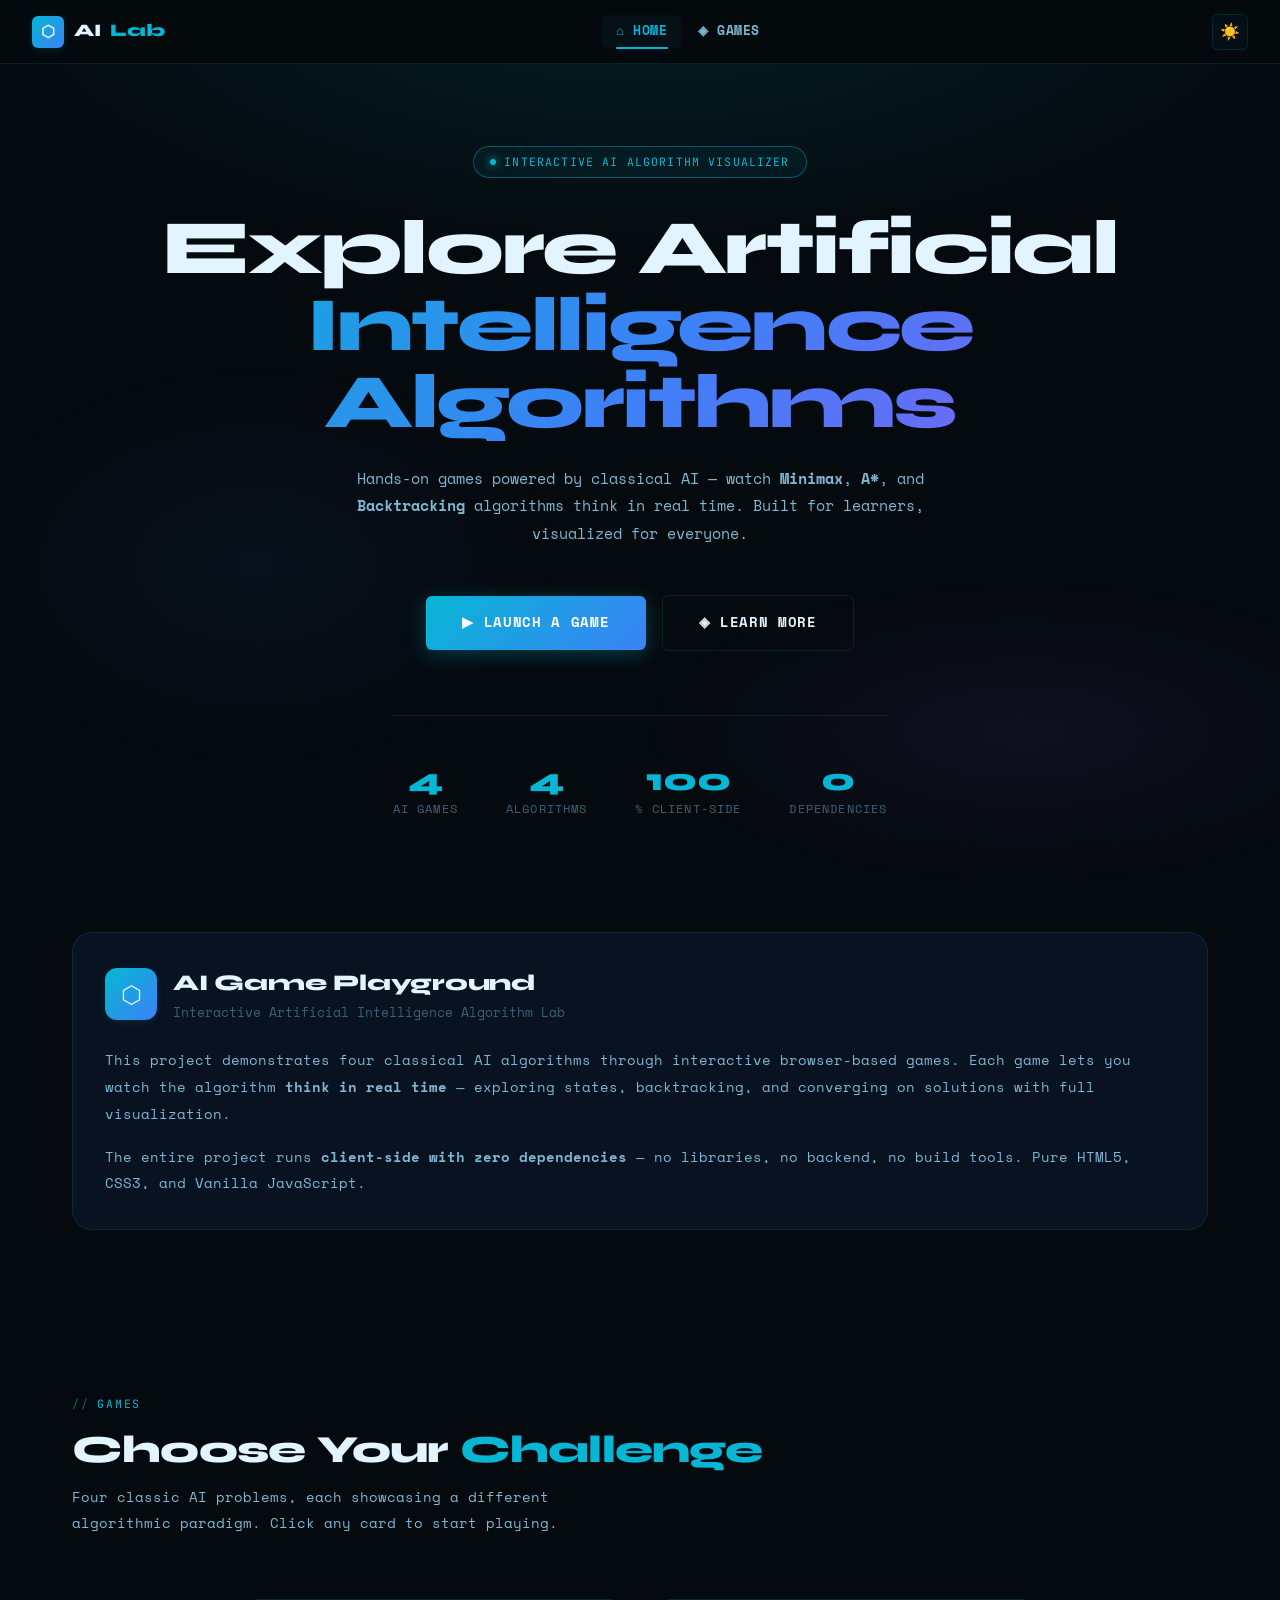
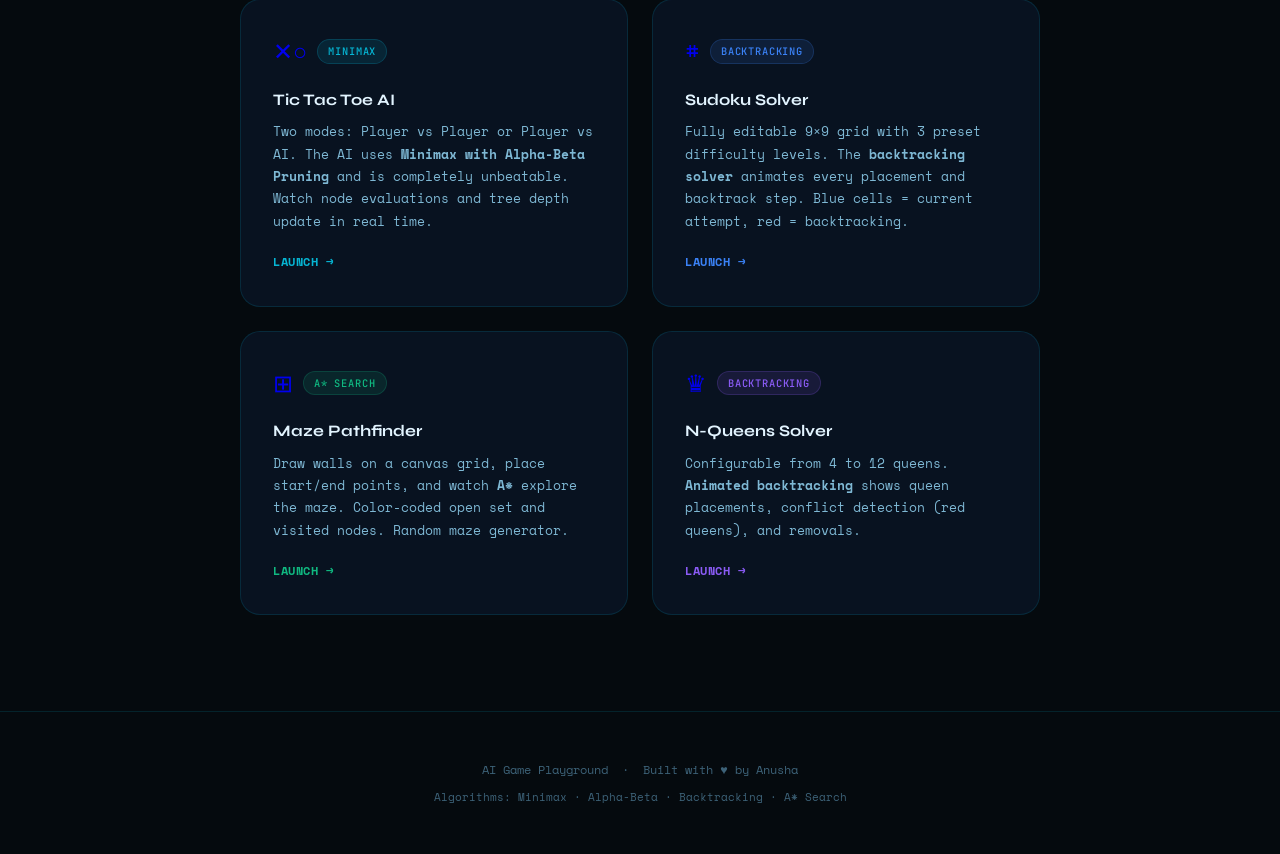
==== index.html @ 43eb36f2 "My ai games using a*,Backtracking,constraint satisfaction and mix-max&alpha-beta pruning" ====
<!DOCTYPE html>
<html lang="en" data-theme="dark">

<head>
  <meta charset="UTF-8">
  <meta name="viewport" content="width=device-width, initial-scale=1.0">
  <title>AI Game Playground — Interactive Algorithm Lab</title>
  <link rel="stylesheet" href="css/style.css">
  <link rel="stylesheet" href="css/animations.css">
</head>

<body>

  <!-- NAVIGATION -->
  <nav class="navbar" id="navbar">
    <a href="index.html" class="nav-logo">
      <div class="nav-logo-icon">⬡</div>
      AI<span>Lab</span>
    </a>
    <ul class="nav-links">
      <li><a href="index.html" class="active">⌂ Home</a></li>
      <li><a href="#games">◈ Games</a></li>
    </ul>
    <div class="nav-actions">
      <button class="theme-toggle" title="Toggle theme">☀️</button>
    </div>
    <div class="hamburger"><span></span><span></span><span></span></div>
  </nav>

  <!-- MAIN CONTENT -->
  <main class="page-content">

    <!-- HERO -->
    <section class="hero">
      <div class="hero-bg"></div>
      <!-- Simplified Hero Background -->

      <div class="hero-badge">
        <span>Interactive AI Algorithm Visualizer</span>
      </div>

      <h1 class="hero-title">
        <span class="line1">Explore Artificial</span>
        <span class="line2">Intelligence Algorithms</span>
      </h1>

      <p class="hero-subtitle">
        Hands-on games powered by classical AI — watch <strong>Minimax</strong>,
        <strong>A*</strong>, and <strong>Backtracking</strong> algorithms think in real time.
        Built for learners, visualized for everyone.
      </p>

      <div class="hero-actions">
        <a href="#games" class="btn btn-primary btn-lg">
          ▶ Launch a Game
        </a>
        <a href="pages/about.html" class="btn btn-secondary btn-lg">
          ◈ Learn More
        </a>
      </div>

      <div class="hero-stats">
        <div class="stat-item">
          <div class="stat-value" data-counter="4">0</div>
          <div class="stat-label">AI Games</div>
        </div>
        <div class="stat-item">
          <div class="stat-value" data-counter="4">0</div>
          <div class="stat-label">Algorithms</div>
        </div>
        <div class="stat-item">
          <div class="stat-value" data-counter="100">0</div>
          <div class="stat-label">% Client-Side</div>
        </div>
        <div class="stat-item">
          <div class="stat-value" data-counter="0">0</div>
          <div class="stat-label">Dependencies</div>
        </div>
      </div>
    </section>

    <!-- INTRO CARD (Merged from About) -->
    <section class="section" style="padding-bottom: 2rem; padding-top: 2rem;">
      <div class="about-card" style="margin-bottom: 2rem;" data-animate>
        <div style="display: flex; align-items: center; gap: 1rem; margin-bottom: 1.5rem;">
          <div
            style="width: 52px; height: 52px; background: linear-gradient(135deg, var(--accent-cyan), var(--accent-blue)); border-radius: var(--radius-md); display: flex; align-items: center; justify-content: center; font-size: 1.5rem; flex-shrink: 0; box-shadow: var(--glow-cyan);">
            ⬡</div>
          <div>
            <h2
              style="font-family: var(--font-display); font-size: 1.4rem; font-weight: 800; letter-spacing: -0.01em; color: var(--text-primary);">
              AI Game Playground</h2>
            <p style="font-size: 0.8rem; color: var(--text-muted); margin-top: 2px;">Interactive Artificial Intelligence
              Algorithm Lab</p>
          </div>
        </div>
        <p style="font-size: 0.88rem; color: var(--text-secondary); line-height: 1.9; margin-bottom: 1rem;">
          This project demonstrates four classical AI algorithms through interactive browser-based games.
          Each game lets you watch the algorithm <strong>think in real time</strong> — exploring states,
          backtracking, and converging on solutions with full visualization.
        </p>
        <p style="font-size: 0.88rem; color: var(--text-secondary); line-height: 1.9;">
          The entire project runs <strong>client-side with zero dependencies</strong> — no libraries, no backend,
          no build tools. Pure HTML5, CSS3, and Vanilla JavaScript.
        </p>
      </div>
    </section>

    <!-- GAMES SECTION -->
    <section class="section" id="games">
      <div class="section-header">
        <div class="section-tag">Games</div>
        <h2 class="section-title">Choose Your <span>Challenge</span></h2>
        <p class="section-desc">Four classic AI problems, each showcasing a different algorithmic paradigm. Click any
          card to start playing.</p>
      </div>

      <div class="about-grid"
        style="display: grid; grid-template-columns: repeat(auto-fit, minmax(320px, 1fr)); gap: 1.5rem; max-width: 800px; margin: 0 auto;">

        <!-- TIC TAC TOE -->
        <a href="game.html#tictactoe" class="about-card" style="text-decoration: none; display: block;" data-animate>
          <div style="display: flex; align-items: center; gap: 10px; margin-bottom: 1rem;">
            <span style="font-size: 1.5rem;">✕○</span>
            <span class="badge badge-cyan">Minimax</span>
          </div>
          <h3
            style="font-family: var(--font-display); font-weight: 700; font-size: 1rem; margin-bottom: 0.5rem; color: var(--text-primary);">
            Tic Tac Toe AI</h3>
          <p style="font-size: 0.82rem; color: var(--text-secondary); line-height: 1.7; margin-bottom: 1rem;">
            Two modes: Player vs Player or Player vs AI.
            The AI uses <strong>Minimax with Alpha-Beta Pruning</strong> and is completely unbeatable.
            Watch node evaluations and tree depth update in real time.
          </p>
          <span class="card-launch"
            style="font-size: 0.72rem; color: var(--accent-cyan); font-weight: 700; text-transform: uppercase;">Launch
            →</span>
        </a>

        <!-- SUDOKU -->
        <a href="game.html#sudoku" class="about-card" style="text-decoration: none; display: block;" data-animate>
          <div style="display: flex; align-items: center; gap: 10px; margin-bottom: 1rem;">
            <span style="font-size: 1.5rem;">#</span>
            <span class="badge badge-blue">Backtracking</span>
          </div>
          <h3
            style="font-family: var(--font-display); font-weight: 700; font-size: 1rem; margin-bottom: 0.5rem; color: var(--text-primary);">
            Sudoku Solver</h3>
          <p style="font-size: 0.82rem; color: var(--text-secondary); line-height: 1.7; margin-bottom: 1rem;">
            Fully editable 9×9 grid with 3 preset difficulty levels.
            The <strong>backtracking solver</strong> animates every placement and backtrack step.
            Blue cells = current attempt, red = backtracking.
          </p>
          <span class="card-launch"
            style="font-size: 0.72rem; color: var(--accent-blue); font-weight: 700; text-transform: uppercase;">Launch
            →</span>
        </a>

        <!-- MAZE -->
        <a href="game.html#maze" class="about-card" style="text-decoration: none; display: block;" data-animate>
          <div style="display: flex; align-items: center; gap: 10px; margin-bottom: 1rem;">
            <span style="font-size: 1.5rem;">⊞</span>
            <span class="badge badge-green">A* Search</span>
          </div>
          <h3
            style="font-family: var(--font-display); font-weight: 700; font-size: 1rem; margin-bottom: 0.5rem; color: var(--text-primary);">
            Maze Pathfinder</h3>
          <p style="font-size: 0.82rem; color: var(--text-secondary); line-height: 1.7; margin-bottom: 1rem;">
            Draw walls on a canvas grid, place start/end points, and watch <strong>A*</strong> explore
            the maze. Color-coded open set and visited nodes. Random maze generator.
          </p>
          <span class="card-launch"
            style="font-size: 0.72rem; color: var(--accent-green); font-weight: 700; text-transform: uppercase;">Launch
            →</span>
        </a>

        <!-- N-QUEENS -->
        <a href="game.html#nqueens" class="about-card" style="text-decoration: none; display: block;" data-animate>
          <div style="display: flex; align-items: center; gap: 10px; margin-bottom: 1rem;">
            <span style="font-size: 1.5rem;">♛</span>
            <span class="badge badge-purple">Backtracking</span>
          </div>
          <h3
            style="font-family: var(--font-display); font-weight: 700; font-size: 1rem; margin-bottom: 0.5rem; color: var(--text-primary);">
            N-Queens Solver</h3>
          <p style="font-size: 0.82rem; color: var(--text-secondary); line-height: 1.7; margin-bottom: 1rem;">
            Configurable from 4 to 12 queens. <strong>Animated backtracking</strong> shows queen
            placements, conflict detection (red queens), and removals.
          </p>
          <span class="card-launch"
            style="font-size: 0.72rem; color: var(--accent-purple); font-weight: 700; text-transform: uppercase;">Launch
            →</span>
        </a>

      </div>
    </section>



  </main>

  <!-- FOOTER -->
  <footer>
    <p>AI Game Playground &nbsp;·&nbsp; Built with ♥ by Anusha</p>
    <p style="margin-top:0.5rem; font-size:0.7rem; color:var(--text-muted);">
      Algorithms: Minimax · Alpha-Beta · Backtracking · A* Search
    </p>
  </footer>

  <script src="js/main.js"></script>
</body>

</html>
---- css/style.css ----
/* ============================================
   AI GAME PLAYGROUND - MAIN STYLESHEET
   Design: Retro-Futurist Terminal Aesthetic
   ============================================ */

@import url('https://fonts.googleapis.com/css2?family=Space+Mono:ital,wght@0,400;0,700;1,400&family=Syne:wght@400;600;700;800&family=JetBrains+Mono:wght@300;400;500&display=swap');

/* ============ CSS VARIABLES ============ */
:root {
  /* Dark theme (default) */
  --bg-primary: #050a0e;
  --bg-secondary: #0a1628;
  --bg-card: rgba(10, 22, 40, 0.7);
  --bg-glass: rgba(6, 182, 212, 0.04);
  --border-color: rgba(6, 182, 212, 0.15);
  --border-bright: rgba(6, 182, 212, 0.4);

  --text-primary: #e2f4ff;
  --text-secondary: #7eb8d4;
  --text-muted: #3d6278;
  --text-accent: #06b6d4;

  --accent-cyan: #06b6d4;
  --accent-blue: #3b82f6;
  --accent-purple: #8b5cf6;
  --accent-green: #10b981;
  --accent-orange: #f59e0b;
  --accent-red: #ef4444;
  --accent-pink: #ec4899;

  --glow-cyan: 0 2px 8px rgba(6, 182, 212, 0.15);
  --glow-blue: 0 2px 8px rgba(59, 130, 246, 0.15);
  --glow-purple: 0 2px 8px rgba(139, 92, 246, 0.15);

  --shadow-card: 0 4px 20px rgba(0, 0, 0, 0.15);
  --shadow-deep: 0 12px 40px rgba(0, 0, 0, 0.2);

  --radius-sm: 6px;
  --radius-md: 12px;
  --radius-lg: 20px;
  --radius-xl: 28px;

  --font-display: 'Syne', sans-serif;
  --font-mono: 'Space Mono', monospace;
  --font-code: 'JetBrains Mono', monospace;

  --transition-fast: 0.15s cubic-bezier(0.4, 0, 0.2, 1);
  --transition-mid: 0.3s cubic-bezier(0.4, 0, 0.2, 1);
  --transition-slow: 0.5s cubic-bezier(0.4, 0, 0.2, 1);
}

[data-theme="light"] {
  --bg-primary: #f0f4f8;
  --bg-secondary: #e2eaf4;
  --bg-card: rgba(255, 255, 255, 0.8);
  --bg-glass: rgba(6, 182, 212, 0.05);
  --border-color: rgba(6, 182, 212, 0.2);
  --border-bright: rgba(6, 182, 212, 0.5);
  --text-primary: #0f2235;
  --text-secondary: #2d5a7a;
  --text-muted: #6b93b0;
  --text-accent: #0891b2;
  --shadow-card: 0 8px 32px rgba(6, 182, 212, 0.1);
  --shadow-deep: 0 20px 60px rgba(0, 0, 0, 0.15);
}

/* ============ RESET & BASE ============ */
*, *::before, *::after { box-sizing: border-box; margin: 0; padding: 0; }

html { scroll-behavior: smooth; font-size: 16px; }

body {
  font-family: var(--font-mono);
  background: var(--bg-primary);
  color: var(--text-primary);
  min-height: 100vh;
  overflow-x: hidden;
  line-height: 1.6;
  transition: background var(--transition-slow), color var(--transition-slow);
}

/* ============ SCROLLBAR ============ */
::-webkit-scrollbar { width: 6px; }
::-webkit-scrollbar-track { background: var(--bg-primary); }
::-webkit-scrollbar-thumb { background: var(--border-bright); border-radius: 3px; }
::-webkit-scrollbar-thumb:hover { background: var(--accent-cyan); }

/* ============ GRID BACKGROUND ============ */
/* Grid background removed for cleaner UI */

/* ============ NAVIGATION ============ */
.navbar {
  position: fixed;
  top: 0;
  left: 0;
  right: 0;
  z-index: 1000;
  padding: 0 2rem;
  height: 64px;
  display: flex;
  align-items: center;
  justify-content: space-between;
  background: rgba(5, 10, 14, 0.85);
  backdrop-filter: blur(20px);
  -webkit-backdrop-filter: blur(20px);
  border-bottom: 1px solid var(--border-color);
  transition: all var(--transition-mid);
}

[data-theme="light"] .navbar {
  background: rgba(240, 244, 248, 0.9);
}

.navbar.scrolled {
  box-shadow: var(--glow-cyan);
  border-bottom-color: var(--border-bright);
}

.nav-logo {
  display: flex;
  align-items: center;
  gap: 10px;
  text-decoration: none;
  font-family: var(--font-display);
  font-weight: 800;
  font-size: 1.1rem;
  color: var(--text-primary);
  letter-spacing: -0.02em;
}

.nav-logo-icon {
  width: 32px;
  height: 32px;
  background: linear-gradient(135deg, var(--accent-cyan), var(--accent-blue));
  border-radius: var(--radius-sm);
  display: flex;
  align-items: center;
  justify-content: center;
  font-size: 16px;
  box-shadow: var(--glow-cyan);
}

.nav-logo span { color: var(--accent-cyan); }

.nav-links {
  display: flex;
  align-items: center;
  gap: 2px;
  list-style: none;
}

.nav-links a {
  display: flex;
  align-items: center;
  gap: 6px;
  padding: 6px 14px;
  border-radius: var(--radius-sm);
  text-decoration: none;
  font-size: 0.8rem;
  font-weight: 700;
  letter-spacing: 0.05em;
  text-transform: uppercase;
  color: var(--text-secondary);
  transition: all var(--transition-fast);
  position: relative;
}

.nav-links a:hover, .nav-links a.active {
  color: var(--accent-cyan);
  background: var(--bg-glass);
}

.nav-links a.active::after {
  content: '';
  position: absolute;
  bottom: -1px;
  left: 14px;
  right: 14px;
  height: 2px;
  background: var(--accent-cyan);
  border-radius: 2px;
  box-shadow: var(--glow-cyan);
}

.nav-actions {
  display: flex;
  align-items: center;
  gap: 10px;
}

.theme-toggle {
  width: 36px;
  height: 36px;
  border: 1px solid var(--border-color);
  border-radius: var(--radius-sm);
  background: var(--bg-glass);
  color: var(--text-secondary);
  cursor: pointer;
  display: flex;
  align-items: center;
  justify-content: center;
  font-size: 16px;
  transition: all var(--transition-fast);
}

.theme-toggle:hover {
  border-color: var(--accent-cyan);
  color: var(--accent-cyan);
  box-shadow: var(--glow-cyan);
}

/* ============ MAIN CONTENT ============ */
.page-content {
  padding-top: 64px;
  position: relative;
  z-index: 1;
}

/* ============ HERO SECTION ============ */
.hero {
  min-height: calc(100vh - 64px);
  display: flex;
  flex-direction: column;
  align-items: center;
  justify-content: center;
  text-align: center;
  padding: 4rem 2rem;
  position: relative;
  overflow: hidden;
}

.hero-bg {
  position: absolute;
  inset: 0;
  background:
    radial-gradient(ellipse 80% 50% at 50% -10%, rgba(6, 182, 212, 0.12) 0%, transparent 70%),
    radial-gradient(ellipse 50% 30% at 80% 80%, rgba(139, 92, 246, 0.08) 0%, transparent 60%),
    radial-gradient(ellipse 40% 40% at 20% 60%, rgba(59, 130, 246, 0.06) 0%, transparent 60%);
  pointer-events: none;
}

.hero-badge {
  display: inline-flex;
  align-items: center;
  gap: 8px;
  padding: 6px 16px;
  border: 1px solid var(--border-bright);
  border-radius: 100px;
  font-size: 0.72rem;
  font-family: var(--font-code);
  color: var(--accent-cyan);
  background: rgba(6, 182, 212, 0.06);
  margin-bottom: 2rem;
  letter-spacing: 0.1em;
  text-transform: uppercase;
  animation: fadeInDown 0.6s ease forwards;
}

.hero-badge::before {
  content: '';
  width: 6px;
  height: 6px;
  border-radius: 50%;
  background: var(--accent-cyan);
  box-shadow: 0 0 8px var(--accent-cyan);
  animation: pulse 2s infinite;
}

.hero-title {
  font-family: var(--font-display);
  font-size: clamp(2.5rem, 6vw, 5rem);
  font-weight: 800;
  line-height: 1.0;
  letter-spacing: -0.03em;
  margin-bottom: 1.5rem;
  animation: fadeInUp 0.7s ease 0.1s both;
}

.hero-title .line1 { display: block; color: var(--text-primary); }
.hero-title .line2 {
  display: block;
  background: linear-gradient(135deg, var(--accent-cyan) 0%, var(--accent-blue) 50%, var(--accent-purple) 100%);
  -webkit-background-clip: text;
  -webkit-text-fill-color: transparent;
  background-clip: text;
}

.hero-subtitle {
  max-width: 600px;
  font-size: 0.95rem;
  color: var(--text-secondary);
  line-height: 1.8;
  margin-bottom: 3rem;
  animation: fadeInUp 0.7s ease 0.2s both;
}

.hero-actions {
  display: flex;
  align-items: center;
  gap: 1rem;
  flex-wrap: wrap;
  justify-content: center;
  animation: fadeInUp 0.7s ease 0.3s both;
}

/* ============ BUTTONS ============ */
.btn {
  display: inline-flex;
  align-items: center;
  gap: 8px;
  padding: 12px 28px;
  border-radius: var(--radius-sm);
  font-family: var(--font-mono);
  font-size: 0.8rem;
  font-weight: 700;
  letter-spacing: 0.05em;
  text-transform: uppercase;
  text-decoration: none;
  cursor: pointer;
  border: none;
  transition: all var(--transition-fast);
  position: relative;
  overflow: hidden;
  white-space: nowrap;
}

.btn::before {
  content: '';
  position: absolute;
  inset: 0;
  background: rgba(255,255,255,0.1);
  transform: translateX(-100%);
  transition: transform 0.3s ease;
}

.btn:hover::before { transform: translateX(0); }

.btn-primary {
  background: linear-gradient(135deg, var(--accent-cyan), var(--accent-blue));
  color: #fff;
  box-shadow: 0 4px 20px rgba(6, 182, 212, 0.3);
}

.btn-primary:hover {
  box-shadow: 0 6px 30px rgba(6, 182, 212, 0.5);
  transform: translateY(-2px);
}

.btn-secondary {
  background: transparent;
  color: var(--text-primary);
  border: 1px solid var(--border-color);
}

.btn-secondary:hover {
  border-color: var(--accent-cyan);
  color: var(--accent-cyan);
  box-shadow: var(--glow-cyan);
  transform: translateY(-2px);
}

.btn-ghost {
  background: var(--bg-glass);
  color: var(--text-secondary);
  border: 1px solid var(--border-color);
}

.btn-ghost:hover {
  color: var(--accent-cyan);
  border-color: var(--border-bright);
}

.btn-sm {
  padding: 8px 18px;
  font-size: 0.72rem;
}

.btn-lg {
  padding: 16px 36px;
  font-size: 0.85rem;
}

.btn-danger { background: linear-gradient(135deg, #ef4444, #dc2626); color: #fff; }
.btn-success { background: linear-gradient(135deg, var(--accent-green), #059669); color: #fff; }
.btn-warning { background: linear-gradient(135deg, var(--accent-orange), #d97706); color: #fff; }

/* ============ STATS BAR ============ */
.hero-stats {
  display: flex;
  align-items: center;
  gap: 3rem;
  margin-top: 4rem;
  padding-top: 3rem;
  border-top: 1px solid var(--border-color);
  animation: fadeInUp 0.7s ease 0.4s both;
  flex-wrap: wrap;
  justify-content: center;
}

.stat-item {
  text-align: center;
}

.stat-value {
  font-family: var(--font-display);
  font-size: 2rem;
  font-weight: 800;
  color: var(--accent-cyan);
  line-height: 1;
}

.stat-label {
  font-size: 0.72rem;
  color: var(--text-muted);
  text-transform: uppercase;
  letter-spacing: 0.1em;
  margin-top: 4px;
}

/* ============ SECTION HEADERS ============ */
.section {
  padding: 6rem 2rem;
  max-width: 1200px;
  margin: 0 auto;
}

.section-header {
  margin-bottom: 4rem;
}

.section-tag {
  display: inline-flex;
  align-items: center;
  gap: 8px;
  font-family: var(--font-code);
  font-size: 0.72rem;
  color: var(--accent-cyan);
  text-transform: uppercase;
  letter-spacing: 0.15em;
  margin-bottom: 1rem;
}

.section-tag::before {
  content: '//';
  opacity: 0.5;
}

.section-title {
  font-family: var(--font-display);
  font-size: clamp(1.8rem, 3vw, 2.8rem);
  font-weight: 800;
  letter-spacing: -0.02em;
  color: var(--text-primary);
  line-height: 1.1;
}

.section-title span { color: var(--accent-cyan); }

.section-desc {
  color: var(--text-secondary);
  font-size: 0.9rem;
  max-width: 500px;
  margin-top: 0.75rem;
  line-height: 1.8;
}

/* ============ GAME CARDS ============ */
.games-grid {
  display: grid;
  grid-template-columns: repeat(auto-fill, minmax(260px, 1fr));
  gap: 1.5rem;
}

.game-card {
  background: var(--bg-card);
  border: 1px solid var(--border-color);
  border-radius: var(--radius-lg);
  padding: 2rem;
  backdrop-filter: blur(12px);
  -webkit-backdrop-filter: blur(12px);
  transition: all var(--transition-mid);
  position: relative;
  overflow: hidden;
  text-decoration: none;
  display: block;
  cursor: pointer;
}

.game-card::before {
  content: '';
  position: absolute;
  inset: 0;
  background: linear-gradient(135deg, var(--card-accent, var(--accent-cyan)), transparent);
  opacity: 0;
  transition: opacity var(--transition-mid);
  border-radius: var(--radius-lg);
}

.game-card:hover {
  border-color: var(--card-accent, var(--accent-cyan));
  transform: translateY(-6px);
  box-shadow: 0 20px 40px rgba(0,0,0,0.3), 0 0 40px var(--card-glow, rgba(6, 182, 212, 0.1));
}

.game-card:hover::before { opacity: 0.04; }

.game-card[data-game="tictactoe"] { --card-accent: var(--accent-cyan); --card-glow: rgba(6,182,212,0.15); }
.game-card[data-game="sudoku"]    { --card-accent: var(--accent-blue); --card-glow: rgba(59,130,246,0.15); }
.game-card[data-game="maze"]      { --card-accent: var(--accent-green); --card-glow: rgba(16,185,129,0.15); }
.game-card[data-game="nqueens"]   { --card-accent: var(--accent-purple); --card-glow: rgba(139,92,246,0.15); }

.card-icon {
  width: 52px;
  height: 52px;
  border-radius: var(--radius-md);
  display: flex;
  align-items: center;
  justify-content: center;
  font-size: 24px;
  margin-bottom: 1.5rem;
  position: relative;
}

.game-card[data-game="tictactoe"] .card-icon { background: rgba(6,182,212,0.12); border: 1px solid rgba(6,182,212,0.25); }
.game-card[data-game="sudoku"] .card-icon    { background: rgba(59,130,246,0.12); border: 1px solid rgba(59,130,246,0.25); }
.game-card[data-game="maze"] .card-icon      { background: rgba(16,185,129,0.12); border: 1px solid rgba(16,185,129,0.25); }
.game-card[data-game="nqueens"] .card-icon   { background: rgba(139,92,246,0.12); border: 1px solid rgba(139,92,246,0.25); }

.card-algo-badge {
  position: absolute;
  top: -6px;
  right: -6px;
  padding: 2px 8px;
  border-radius: 100px;
  font-size: 0.6rem;
  font-family: var(--font-code);
  letter-spacing: 0.05em;
  text-transform: uppercase;
  background: var(--card-accent);
  color: #fff;
  font-weight: 500;
}

.card-title {
  font-family: var(--font-display);
  font-size: 1.2rem;
  font-weight: 700;
  color: var(--text-primary);
  margin-bottom: 0.5rem;
  letter-spacing: -0.01em;
}

.card-desc {
  font-size: 0.8rem;
  color: var(--text-secondary);
  line-height: 1.7;
  margin-bottom: 1.5rem;
}

.card-meta {
  display: flex;
  align-items: center;
  justify-content: space-between;
  padding-top: 1.25rem;
  border-top: 1px solid var(--border-color);
}

.card-difficulty {
  display: flex;
  align-items: center;
  gap: 6px;
  font-size: 0.72rem;
  color: var(--text-muted);
}

.difficulty-dots {
  display: flex;
  gap: 3px;
}

.difficulty-dots span {
  width: 6px;
  height: 6px;
  border-radius: 50%;
  background: var(--border-color);
}

.difficulty-dots span.active { background: var(--card-accent); }

.card-launch {
  display: inline-flex;
  align-items: center;
  gap: 6px;
  font-size: 0.72rem;
  font-weight: 700;
  color: var(--card-accent, var(--accent-cyan));
  text-transform: uppercase;
  letter-spacing: 0.05em;
  transition: gap var(--transition-fast);
}

.game-card:hover .card-launch { gap: 10px; }

/* ============ ALGORITHM FEATURES ============ */
.algo-grid {
  display: grid;
  grid-template-columns: repeat(auto-fill, minmax(200px, 1fr));
  gap: 1rem;
  margin-top: 2rem;
}

.algo-item {
  padding: 1.25rem;
  border: 1px solid var(--border-color);
  border-radius: var(--radius-md);
  background: var(--bg-glass);
  transition: all var(--transition-fast);
}

.algo-item:hover {
  border-color: var(--border-bright);
  background: rgba(6,182,212,0.05);
}

.algo-item-icon { font-size: 1.5rem; margin-bottom: 0.75rem; }
.algo-item-name {
  font-family: var(--font-display);
  font-size: 0.9rem;
  font-weight: 700;
  color: var(--text-primary);
  margin-bottom: 0.25rem;
}
.algo-item-desc { font-size: 0.75rem; color: var(--text-muted); line-height: 1.6; }

/* ============ GAME PAGE LAYOUT ============ */
.game-layout {
  display: grid;
  grid-template-columns: 1fr 340px;
  gap: 1.5rem;
  max-width: 1200px;
  margin: 0 auto;
  padding: 2rem;
  min-height: calc(100vh - 64px);
  align-items: start;
}

@media (max-width: 900px) {
  .game-layout { grid-template-columns: 1fr; }
}

.game-panel {
  background: var(--bg-card);
  border: 1px solid var(--border-color);
  border-radius: var(--radius-lg);
  padding: 2rem;
  backdrop-filter: blur(12px);
  -webkit-backdrop-filter: blur(12px);
}

.game-panel-header {
  display: flex;
  align-items: center;
  justify-content: space-between;
  margin-bottom: 1.5rem;
  padding-bottom: 1.25rem;
  border-bottom: 1px solid var(--border-color);
}

.game-panel-title {
  font-family: var(--font-display);
  font-size: 1.1rem;
  font-weight: 700;
  color: var(--text-primary);
}

.game-panel-title span {
  display: block;
  font-family: var(--font-code);
  font-size: 0.7rem;
  font-weight: 400;
  color: var(--text-muted);
  margin-top: 2px;
  text-transform: uppercase;
  letter-spacing: 0.1em;
}

/* ============ SIDE PANEL ============ */
.side-panel {
  display: flex;
  flex-direction: column;
  gap: 1rem;
}

.info-card {
  background: var(--bg-card);
  border: 1px solid var(--border-color);
  border-radius: var(--radius-lg);
  overflow: hidden;
  backdrop-filter: blur(12px);
  -webkit-backdrop-filter: blur(12px);
}

.info-card-header {
  padding: 1rem 1.25rem;
  border-bottom: 1px solid var(--border-color);
  display: flex;
  align-items: center;
  justify-content: space-between;
  cursor: pointer;
  transition: background var(--transition-fast);
  user-select: none;
}

.info-card-header:hover { background: var(--bg-glass); }

.info-card-title {
  font-size: 0.8rem;
  font-weight: 700;
  color: var(--text-primary);
  text-transform: uppercase;
  letter-spacing: 0.08em;
  display: flex;
  align-items: center;
  gap: 8px;
}

.info-card-title .icon { color: var(--accent-cyan); }

.info-card-toggle {
  color: var(--text-muted);
  font-size: 0.7rem;
  transition: transform var(--transition-fast);
}

.info-card.collapsed .info-card-toggle { transform: rotate(-90deg); }
.info-card.collapsed .info-card-body { display: none; }

.info-card-body {
  padding: 1.25rem;
  font-size: 0.8rem;
  color: var(--text-secondary);
  line-height: 1.8;
}

.info-card-body p + p { margin-top: 0.75rem; }

.complexity-row {
  display: flex;
  align-items: center;
  justify-content: space-between;
  padding: 0.5rem 0;
  border-bottom: 1px solid var(--border-color);
  font-size: 0.75rem;
}

.complexity-row:last-child { border-bottom: none; }
.complexity-label { color: var(--text-muted); }
.complexity-value {
  font-family: var(--font-code);
  color: var(--accent-cyan);
  background: rgba(6,182,212,0.08);
  padding: 2px 8px;
  border-radius: 4px;
}

.algo-steps {
  list-style: none;
  counter-reset: step;
}

.algo-steps li {
  counter-increment: step;
  display: flex;
  gap: 10px;
  align-items: flex-start;
  padding: 0.5rem 0;
  font-size: 0.78rem;
  color: var(--text-secondary);
  border-bottom: 1px solid var(--border-color);
}

.algo-steps li:last-child { border-bottom: none; }

.algo-steps li::before {
  content: counter(step, decimal-leading-zero);
  min-width: 24px;
  height: 24px;
  border-radius: 4px;
  background: var(--bg-glass);
  border: 1px solid var(--border-color);
  display: flex;
  align-items: center;
  justify-content: center;
  font-family: var(--font-code);
  font-size: 0.65rem;
  color: var(--accent-cyan);
  flex-shrink: 0;
  margin-top: 1px;
}

/* ============ STATUS BAR ============ */
.status-bar {
  display: flex;
  align-items: center;
  gap: 1rem;
  padding: 0.75rem 1rem;
  background: var(--bg-glass);
  border: 1px solid var(--border-color);
  border-radius: var(--radius-sm);
  font-family: var(--font-code);
  font-size: 0.75rem;
  color: var(--text-muted);
  margin-bottom: 1.5rem;
  flex-wrap: wrap;
}

.status-item {
  display: flex;
  align-items: center;
  gap: 6px;
}

.status-dot {
  width: 6px;
  height: 6px;
  border-radius: 50%;
  background: var(--text-muted);
}

.status-dot.active { background: var(--accent-green); box-shadow: 0 0 6px var(--accent-green); animation: pulse 2s infinite; }
.status-dot.warning { background: var(--accent-orange); }
.status-dot.error { background: var(--accent-red); }

.status-value { color: var(--text-primary); font-weight: 500; }

/* ============ CONTROL ROW ============ */
.controls-row {
  display: flex;
  align-items: center;
  gap: 0.75rem;
  flex-wrap: wrap;
  margin-bottom: 1.5rem;
}

.mode-selector {
  display: flex;
  background: var(--bg-secondary);
  border: 1px solid var(--border-color);
  border-radius: var(--radius-sm);
  overflow: hidden;
  padding: 3px;
  gap: 3px;
}

.mode-btn {
  padding: 6px 14px;
  border: none;
  border-radius: 4px;
  background: transparent;
  color: var(--text-muted);
  font-family: var(--font-mono);
  font-size: 0.72rem;
  font-weight: 700;
  letter-spacing: 0.05em;
  text-transform: uppercase;
  cursor: pointer;
  transition: all var(--transition-fast);
  white-space: nowrap;
}

.mode-btn.active {
  background: var(--accent-cyan);
  color: #fff;
  box-shadow: var(--glow-cyan);
}

.mode-btn:hover:not(.active) { color: var(--text-primary); background: var(--bg-glass); }

/* ============ SPEED SLIDER ============ */
.speed-control {
  display: flex;
  align-items: center;
  gap: 10px;
  font-size: 0.75rem;
  color: var(--text-muted);
}

.speed-control label { white-space: nowrap; }

input[type="range"] {
  -webkit-appearance: none;
  appearance: none;
  height: 4px;
  border-radius: 2px;
  background: var(--border-color);
  outline: none;
  cursor: pointer;
}

input[type="range"]::-webkit-slider-thumb {
  -webkit-appearance: none;
  appearance: none;
  width: 14px;
  height: 14px;
  border-radius: 50%;
  background: var(--accent-cyan);
  box-shadow: var(--glow-cyan);
  cursor: pointer;
}

/* ============ SELECT ============ */
select {
  background: var(--bg-secondary);
  border: 1px solid var(--border-color);
  border-radius: var(--radius-sm);
  color: var(--text-primary);
  font-family: var(--font-mono);
  font-size: 0.8rem;
  padding: 8px 12px;
  cursor: pointer;
  outline: none;
  transition: border-color var(--transition-fast);
}

select:hover, select:focus { border-color: var(--border-bright); }
select option { background: var(--bg-secondary); }

/* ============ NOTIFICATION TOAST ============ */
.toast-container {
  position: fixed;
  top: 80px;
  right: 1.5rem;
  z-index: 2000;
  display: flex;
  flex-direction: column;
  gap: 0.75rem;
}

.toast {
  padding: 12px 20px;
  border-radius: var(--radius-sm);
  border: 1px solid var(--border-color);
  background: var(--bg-card);
  backdrop-filter: blur(20px);
  font-size: 0.8rem;
  color: var(--text-primary);
  display: flex;
  align-items: center;
  gap: 10px;
  animation: slideInRight 0.3s ease;
  min-width: 240px;
  box-shadow: var(--shadow-card);
}

.toast.success { border-color: var(--accent-green); }
.toast.error   { border-color: var(--accent-red); }
.toast.info    { border-color: var(--accent-cyan); }
.toast.warning { border-color: var(--accent-orange); }

/* ============ LOADING OVERLAY ============ */
.thinking-overlay {
  display: none;
  position: absolute;
  inset: 0;
  background: rgba(5,10,14,0.7);
  backdrop-filter: blur(4px);
  border-radius: inherit;
  align-items: center;
  justify-content: center;
  flex-direction: column;
  gap: 12px;
  z-index: 10;
}

.thinking-overlay.show { display: flex; }

.thinking-spinner {
  width: 36px;
  height: 36px;
  border: 2px solid var(--border-color);
  border-top-color: var(--accent-cyan);
  border-radius: 50%;
  animation: spin 0.8s linear infinite;
}

.thinking-text {
  font-family: var(--font-code);
  font-size: 0.72rem;
  color: var(--accent-cyan);
  letter-spacing: 0.1em;
  text-transform: uppercase;
}

/* ============ PAGE HEADER ============ */
.page-header {
  padding: 3rem 2rem 1.5rem;
  max-width: 1200px;
  margin: 0 auto;
}

.breadcrumb {
  display: flex;
  align-items: center;
  gap: 8px;
  font-family: var(--font-code);
  font-size: 0.72rem;
  color: var(--text-muted);
  margin-bottom: 1.25rem;
  text-transform: uppercase;
  letter-spacing: 0.08em;
}

.breadcrumb a { color: var(--text-muted); text-decoration: none; transition: color var(--transition-fast); }
.breadcrumb a:hover { color: var(--accent-cyan); }
.breadcrumb .sep { color: var(--border-bright); }
.breadcrumb .current { color: var(--accent-cyan); }

.page-title {
  font-family: var(--font-display);
  font-size: clamp(1.8rem, 3vw, 3rem);
  font-weight: 800;
  letter-spacing: -0.02em;
  color: var(--text-primary);
  line-height: 1.0;
}

.page-title span { color: var(--accent-cyan); }

.page-tagline {
  font-size: 0.85rem;
  color: var(--text-secondary);
  margin-top: 0.5rem;
}

/* ============ FOOTER ============ */
footer {
  border-top: 1px solid var(--border-color);
  padding: 3rem 2rem;
  text-align: center;
  color: var(--text-muted);
  font-size: 0.78rem;
  position: relative;
  z-index: 1;
}

footer a { color: var(--accent-cyan); text-decoration: none; }

/* ============ ABOUT PAGE ============ */
.about-grid {
  display: grid;
  grid-template-columns: 1fr 1fr;
  gap: 2rem;
  margin-top: 2rem;
}

@media (max-width: 768px) {
  .about-grid { grid-template-columns: 1fr; }
}

.about-card {
  background: var(--bg-card);
  border: 1px solid var(--border-color);
  border-radius: var(--radius-lg);
  padding: 2rem;
  backdrop-filter: blur(12px);
}

/* ============ MOBILE ============ */
.hamburger {
  display: none;
  flex-direction: column;
  gap: 4px;
  cursor: pointer;
  padding: 4px;
}

.hamburger span {
  display: block;
  width: 22px;
  height: 2px;
  background: var(--text-secondary);
  border-radius: 2px;
  transition: all var(--transition-fast);
}

@media (max-width: 768px) {
  .nav-links { display: none; }
  .hamburger { display: flex; }

  .game-layout {
    grid-template-columns: 1fr;
    padding: 1rem;
  }

  .section { padding: 3rem 1rem; }
  .hero { padding: 2rem 1rem; }
  .games-grid { grid-template-columns: 1fr 1fr; }
}

@media (max-width: 480px) {
  .games-grid { grid-template-columns: 1fr; }
}

/* ============ UTILITY ============ */
.text-accent { color: var(--accent-cyan); }
.text-muted  { color: var(--text-muted); }
.text-center { text-align: center; }
.mt-1 { margin-top: 0.5rem; }
.mt-2 { margin-top: 1rem; }
.mt-3 { margin-top: 1.5rem; }
.mb-1 { margin-bottom: 0.5rem; }
.mb-2 { margin-bottom: 1rem; }
.mb-3 { margin-bottom: 1.5rem; }

.badge {
  display: inline-flex;
  align-items: center;
  padding: 3px 10px;
  border-radius: 100px;
  font-family: var(--font-code);
  font-size: 0.65rem;
  font-weight: 500;
  letter-spacing: 0.08em;
  text-transform: uppercase;
}

.badge-cyan   { background: rgba(6,182,212,0.12); color: var(--accent-cyan); border: 1px solid rgba(6,182,212,0.2); }
.badge-blue   { background: rgba(59,130,246,0.12); color: var(--accent-blue); border: 1px solid rgba(59,130,246,0.2); }
.badge-green  { background: rgba(16,185,129,0.12); color: var(--accent-green); border: 1px solid rgba(16,185,129,0.2); }
.badge-purple { background: rgba(139,92,246,0.12); color: var(--accent-purple); border: 1px solid rgba(139,92,246,0.2); }
.badge-orange { background: rgba(245,158,11,0.12); color: var(--accent-orange); border: 1px solid rgba(245,158,11,0.2); }
.badge-red    { background: rgba(239,68,68,0.12); color: var(--accent-red); border: 1px solid rgba(239,68,68,0.2); }

.divider {
  height: 1px;
  background: var(--border-color);
  margin: 1.5rem 0;
}

.code-block {
  background: rgba(0,0,0,0.3);
  border: 1px solid var(--border-color);
  border-radius: var(--radius-sm);
  padding: 1rem;
  font-family: var(--font-code);
  font-size: 0.78rem;
  color: var(--accent-green);
  line-height: 1.7;
  overflow-x: auto;
  white-space: pre;
}

.score-display {
  display: flex;
  align-items: center;
  gap: 1rem;
  padding: 1rem;
  background: var(--bg-glass);
  border: 1px solid var(--border-color);
  border-radius: var(--radius-md);
  margin-bottom: 1.25rem;
}

.score-item {
  flex: 1;
  text-align: center;
}

.score-num {
  font-family: var(--font-display);
  font-size: 1.8rem;
  font-weight: 800;
  line-height: 1;
}

.score-label {
  font-family: var(--font-code);
  font-size: 0.65rem;
  color: var(--text-muted);
  text-transform: uppercase;
  letter-spacing: 0.08em;
  margin-top: 2px;
}

.score-sep {
  width: 1px;
  height: 40px;
  background: var(--border-color);
}
---- css/animations.css ----
/* ============================================
   AI GAME PLAYGROUND - ANIMATIONS
   ============================================ */

/* ============ KEYFRAMES ============ */
@keyframes fadeIn {
  from { opacity: 0; }
  to   { opacity: 1; }
}

@keyframes fadeInUp {
  from { opacity: 0; transform: translateY(24px); }
  to   { opacity: 1; transform: translateY(0); }
}

@keyframes fadeInDown {
  from { opacity: 0; transform: translateY(-16px); }
  to   { opacity: 1; transform: translateY(0); }
}

@keyframes slideInRight {
  from { opacity: 0; transform: translateX(24px); }
  to   { opacity: 1; transform: translateX(0); }
}

@keyframes slideInLeft {
  from { opacity: 0; transform: translateX(-24px); }
  to   { opacity: 1; transform: translateX(0); }
}

@keyframes slideOut {
  from { opacity: 1; transform: translateX(0); }
  to   { opacity: 0; transform: translateX(24px); }
}

@keyframes spin {
  from { transform: rotate(0deg); }
  to   { transform: rotate(360deg); }
}

@keyframes pulse {
  0%, 100% { opacity: 1; transform: scale(1); }
  50%       { opacity: 0.6; transform: scale(0.9); }
}

@keyframes ripple {
  0%   { transform: scale(0); opacity: 0.5; }
  100% { transform: scale(2.5); opacity: 0; }
}

@keyframes glow-pulse {
  0%, 100% { box-shadow: 0 0 10px rgba(6, 182, 212, 0.2); }
  50%       { box-shadow: 0 0 25px rgba(6, 182, 212, 0.5); }
}

@keyframes float {
  0%, 100% { transform: translateY(0); }
  50%       { transform: translateY(-12px); }
}

@keyframes gradientShift {
  0%   { background-position: 0% 50%; }
  50%  { background-position: 100% 50%; }
  100% { background-position: 0% 50%; }
}

@keyframes scanline {
  0%   { transform: translateY(-100%); }
  100% { transform: translateY(100vh); }
}

@keyframes blink {
  0%, 100% { opacity: 1; }
  50%       { opacity: 0; }
}

@keyframes popIn {
  0%   { transform: scale(0.5); opacity: 0; }
  70%  { transform: scale(1.1); opacity: 1; }
  100% { transform: scale(1); }
}

@keyframes shakeX {
  0%, 100% { transform: translateX(0); }
  20%       { transform: translateX(-8px); }
  40%       { transform: translateX(8px); }
  60%       { transform: translateX(-5px); }
  80%       { transform: translateX(5px); }
}

@keyframes winnerGlow {
  0%, 100% { box-shadow: 0 0 10px rgba(16,185,129,0.3); }
  50%       { box-shadow: 0 0 30px rgba(16,185,129,0.7); }
}

@keyframes queenDrop {
  0%   { transform: translateY(-30px) scale(0.7); opacity: 0; }
  60%  { transform: translateY(4px) scale(1.05); opacity: 1; }
  100% { transform: translateY(0) scale(1); opacity: 1; }
}

@keyframes solveFlash {
  0%   { background: rgba(16,185,129,0.0); }
  50%  { background: rgba(16,185,129,0.3); }
  100% { background: rgba(16,185,129,0.08); }
}

@keyframes pathDraw {
  from { stroke-dashoffset: 1000; }
  to   { stroke-dashoffset: 0; }
}

@keyframes nodeVisit {
  0%   { transform: scale(0.8); opacity: 0.3; }
  100% { transform: scale(1); opacity: 1; }
}

@keyframes particleFloat {
  0%   { transform: translateY(0) translateX(0) rotate(0deg); opacity: 0.8; }
  50%  { opacity: 0.3; }
  100% { transform: translateY(-200px) translateX(var(--tx)) rotate(360deg); opacity: 0; }
}

@keyframes countUp {
  from { transform: translateY(8px); opacity: 0; }
  to   { transform: translateY(0); opacity: 1; }
}

@keyframes borderTrace {
  0%   { clip-path: inset(0 100% 0 0); }
  100% { clip-path: inset(0 0 0 0); }
}

/* ============ PARTICLE SYSTEM ============ */
.particles-container {
  position: absolute;
  inset: 0;
  overflow: hidden;
  pointer-events: none;
  z-index: 0;
}

.particle {
  position: absolute;
  width: 3px;
  height: 3px;
  border-radius: 50%;
  background: var(--accent-cyan);
  opacity: 0;
  animation: particleFloat 6s ease-in infinite;
  --tx: 0px;
}

/* ============ GEOMETRIC SHAPES (Hero) ============ */
.geo-shapes {
  position: absolute;
  inset: 0;
  pointer-events: none;
  overflow: hidden;
}

.geo-shape {
  position: absolute;
  border: 1px solid rgba(6, 182, 212, 0.08);
  border-radius: 4px;
  animation: float 8s ease-in-out infinite;
}

.geo-shape:nth-child(1) {
  width: 60px; height: 60px;
  top: 15%; left: 8%;
  transform: rotate(15deg);
  animation-delay: 0s;
  animation-duration: 7s;
}

.geo-shape:nth-child(2) {
  width: 40px; height: 40px;
  top: 70%; left: 5%;
  transform: rotate(-20deg);
  animation-delay: 1s;
  animation-duration: 9s;
  border-color: rgba(139, 92, 246, 0.08);
}

.geo-shape:nth-child(3) {
  width: 80px; height: 80px;
  top: 20%; right: 8%;
  transform: rotate(45deg);
  animation-delay: 2s;
  animation-duration: 8s;
  border-color: rgba(59, 130, 246, 0.08);
}

.geo-shape:nth-child(4) {
  width: 50px; height: 50px;
  top: 65%; right: 12%;
  transform: rotate(-10deg);
  animation-delay: 0.5s;
  animation-duration: 10s;
}

.geo-shape:nth-child(5) {
  width: 30px; height: 30px;
  top: 40%; left: 15%;
  transform: rotate(30deg);
  animation-delay: 3s;
  animation-duration: 6s;
  border-color: rgba(16, 185, 129, 0.08);
}

/* ============ PAGE TRANSITIONS ============ */
.page-transition-enter {
  animation: fadeInUp 0.4s ease both;
}

/* ============ GAME BOARD ANIMATIONS ============ */

/* Tic Tac Toe */
.cell-X {
  animation: popIn 0.25s cubic-bezier(0.175, 0.885, 0.32, 1.275) forwards;
  color: var(--accent-cyan) !important;
}

.cell-O {
  animation: popIn 0.25s cubic-bezier(0.175, 0.885, 0.32, 1.275) forwards;
  color: var(--accent-purple) !important;
}

.win-cell {
  animation: winnerGlow 1s ease infinite;
}

.board-shake {
  animation: shakeX 0.4s ease;
}

/* N-Queens */
.queen-placed {
  animation: queenDrop 0.3s cubic-bezier(0.175, 0.885, 0.32, 1.275) forwards;
}

.queen-conflict {
  background: rgba(239, 68, 68, 0.2) !important;
  border-color: rgba(239, 68, 68, 0.4) !important;
  animation: shakeX 0.3s ease;
}

/* Sudoku Solving */
.cell-solving {
  background: rgba(6, 182, 212, 0.15) !important;
  animation: glow-pulse 0.5s ease;
}

.cell-solved {
  animation: solveFlash 0.3s ease forwards;
}

.cell-backtrack {
  background: rgba(239, 68, 68, 0.12) !important;
  transition: background 0.1s ease;
}

.cell-given {
  background: rgba(139, 92, 246, 0.1) !important;
}

/* Maze cells */
.maze-cell-visited {
  animation: nodeVisit 0.15s ease forwards;
}

.maze-cell-path {
  animation: popIn 0.2s ease forwards;
}

/* ============ STAGGER ANIMATIONS ============ */
.stagger-children > *:nth-child(1) { animation-delay: 0.0s; }
.stagger-children > *:nth-child(2) { animation-delay: 0.08s; }
.stagger-children > *:nth-child(3) { animation-delay: 0.16s; }
.stagger-children > *:nth-child(4) { animation-delay: 0.24s; }
.stagger-children > *:nth-child(5) { animation-delay: 0.32s; }
.stagger-children > *:nth-child(6) { animation-delay: 0.40s; }
.stagger-children > *:nth-child(7) { animation-delay: 0.48s; }
.stagger-children > *:nth-child(8) { animation-delay: 0.56s; }

.fade-in-up {
  opacity: 0;
  animation: fadeInUp 0.5s ease forwards;
}

/* ============ RIPPLE EFFECT ============ */
.ripple-container { position: relative; overflow: hidden; }

.ripple {
  position: absolute;
  border-radius: 50%;
  background: rgba(255, 255, 255, 0.2);
  width: 8px;
  height: 8px;
  transform: scale(0);
  animation: ripple 0.5s linear;
  pointer-events: none;
}

/* ============ CURSOR BLINK ============ */
.cursor-blink::after {
  content: '|';
  animation: blink 1s step-end infinite;
  color: var(--accent-cyan);
  margin-left: 1px;
}

/* ============ ANIMATED GRADIENT BACKGROUND ============ */
.animated-gradient {
  background: linear-gradient(270deg, #050a0e, #0a1628, #061018, #05080c);
  background-size: 400% 400%;
  animation: gradientShift 15s ease infinite;
}

/* ============ PROGRESS BAR ============ */
.progress-bar-container {
  height: 4px;
  background: var(--border-color);
  border-radius: 2px;
  overflow: hidden;
  margin-bottom: 1rem;
}

.progress-bar-fill {
  height: 100%;
  background: linear-gradient(90deg, var(--accent-cyan), var(--accent-blue));
  border-radius: 2px;
  transition: width 0.3s ease;
  box-shadow: 0 0 8px rgba(6, 182, 212, 0.4);
}

/* ============ LOADING DOTS ============ */
.loading-dots {
  display: inline-flex;
  gap: 5px;
  align-items: center;
}

.loading-dots span {
  width: 6px;
  height: 6px;
  border-radius: 50%;
  background: var(--accent-cyan);
  animation: pulse 1.4s ease infinite;
}

.loading-dots span:nth-child(2) { animation-delay: 0.2s; }
.loading-dots span:nth-child(3) { animation-delay: 0.4s; }

/* ============ HOVER EFFECTS ============ */
.hover-lift { transition: transform var(--transition-mid); }
.hover-lift:hover { transform: translateY(-4px); }

.hover-glow {
  transition: box-shadow var(--transition-mid);
}
.hover-glow:hover { box-shadow: var(--glow-cyan); }

/* ============ COUNT ANIMATION ============ */
.count-anim { animation: countUp 0.3s ease; }
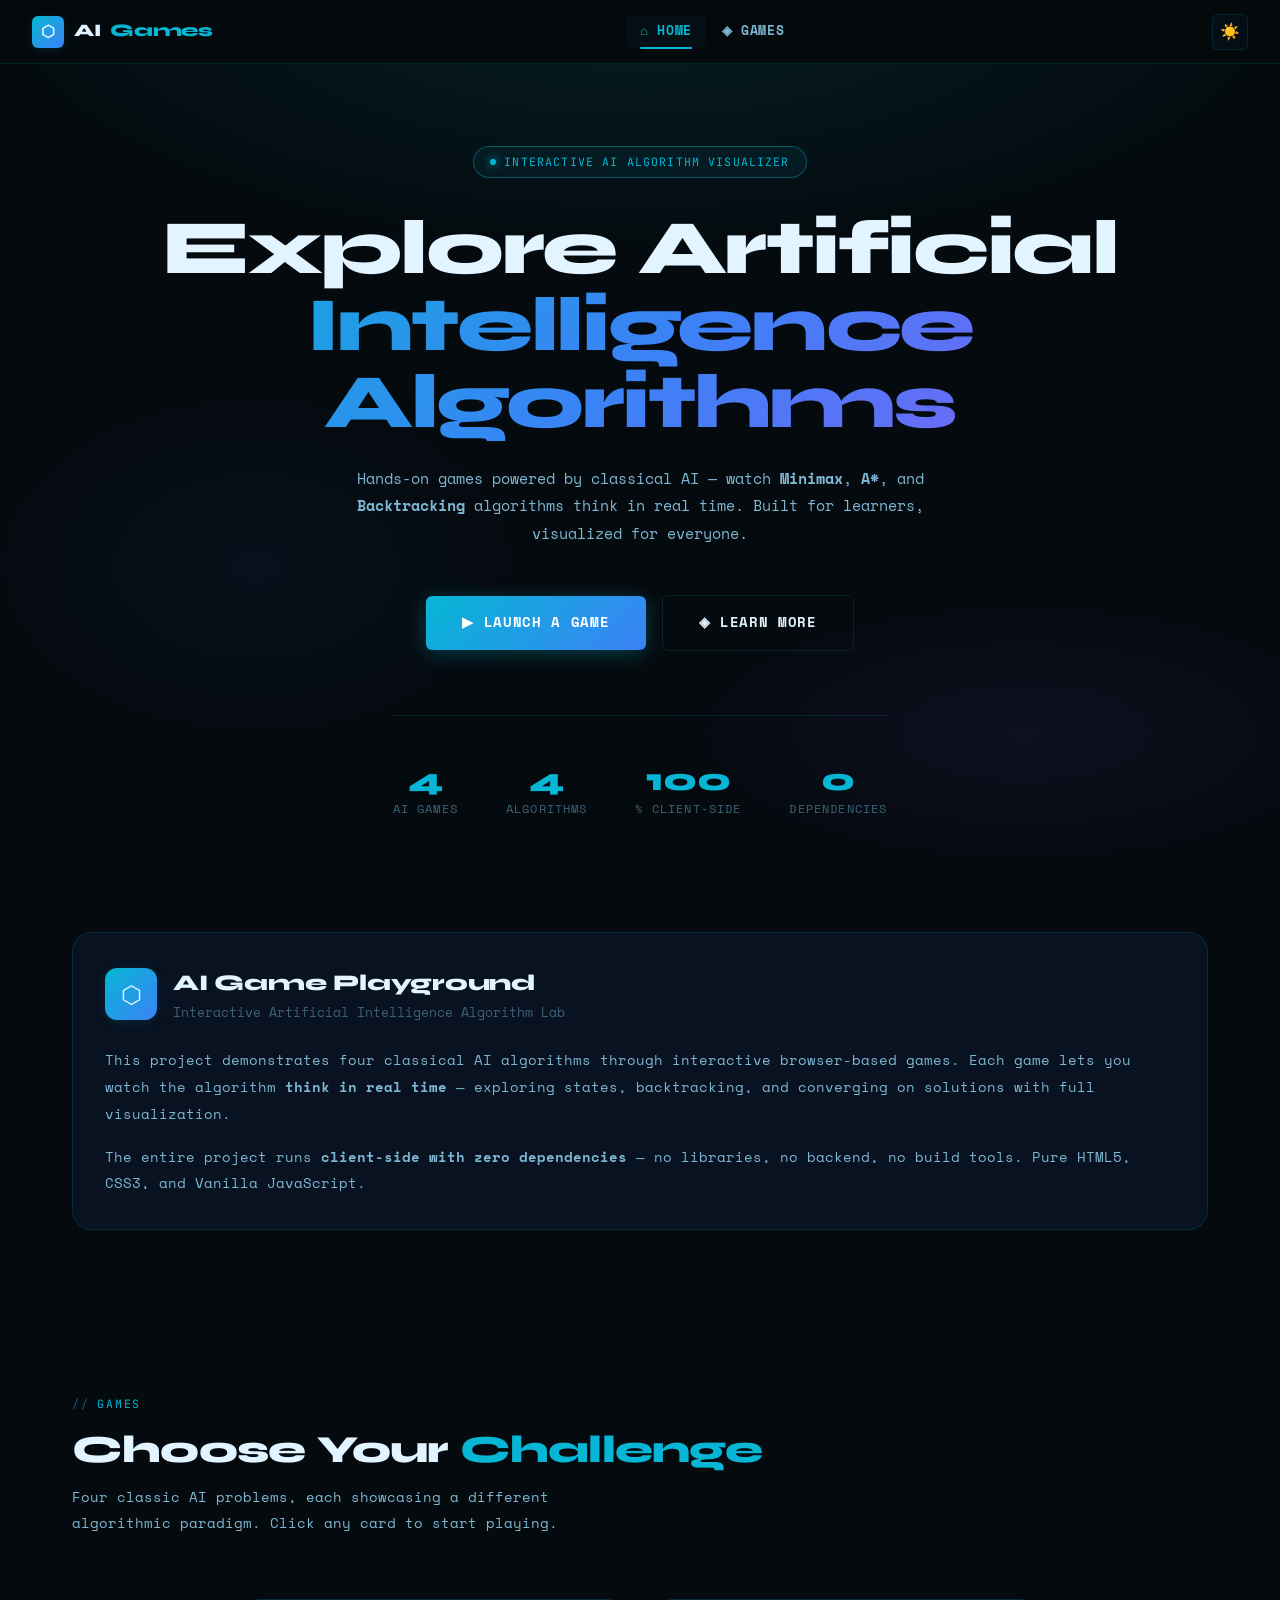
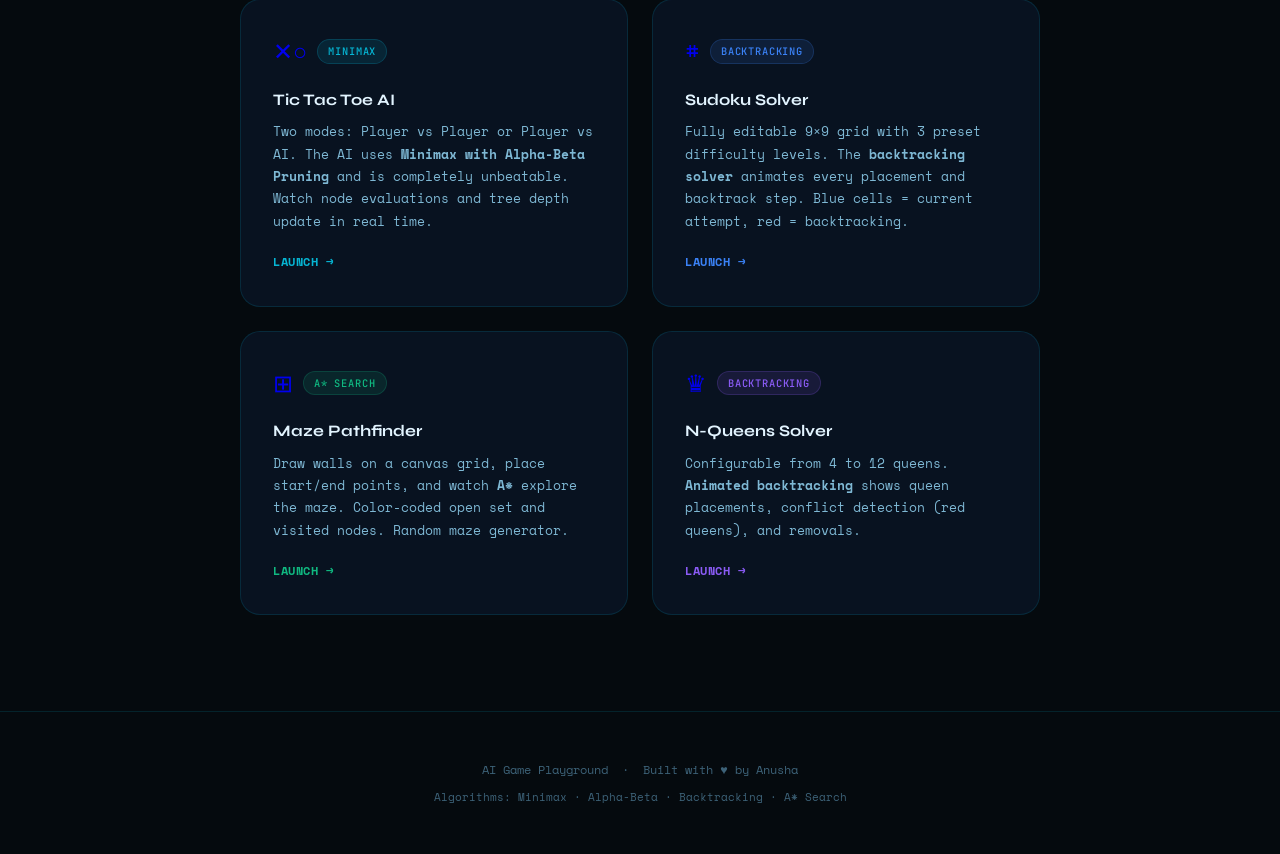
==== commit 65f204b5: "minor changes" ====
--- a/index.html
+++ b/index.html
@@ -15,7 +15,7 @@
   <nav class="navbar" id="navbar">
     <a href="index.html" class="nav-logo">
       <div class="nav-logo-icon">⬡</div>
-      AI<span>Lab</span>
+      AI<span>Games</span>
     </a>
     <ul class="nav-links">
       <li><a href="index.html" class="active">⌂ Home</a></li>
@@ -210,4 +210,4 @@
   <script src="js/main.js"></script>
 </body>
 
-</html>+</html>
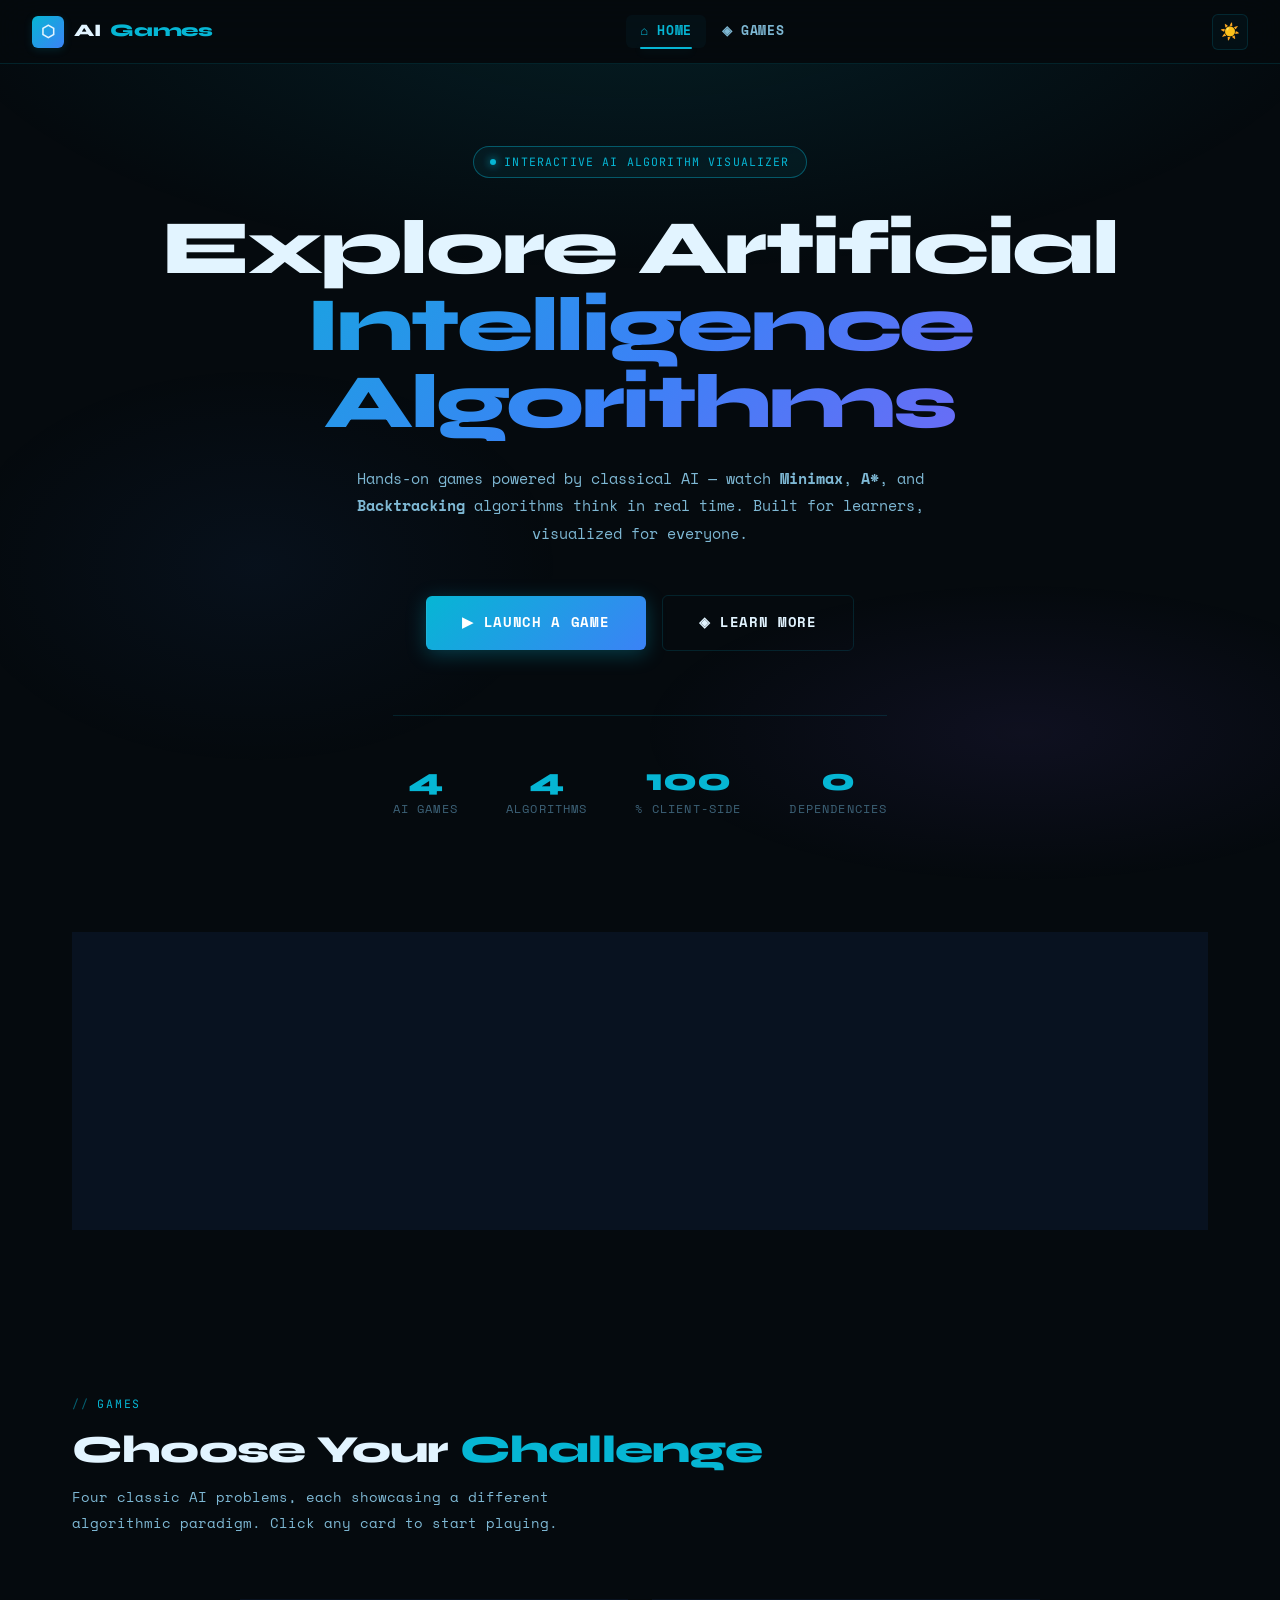
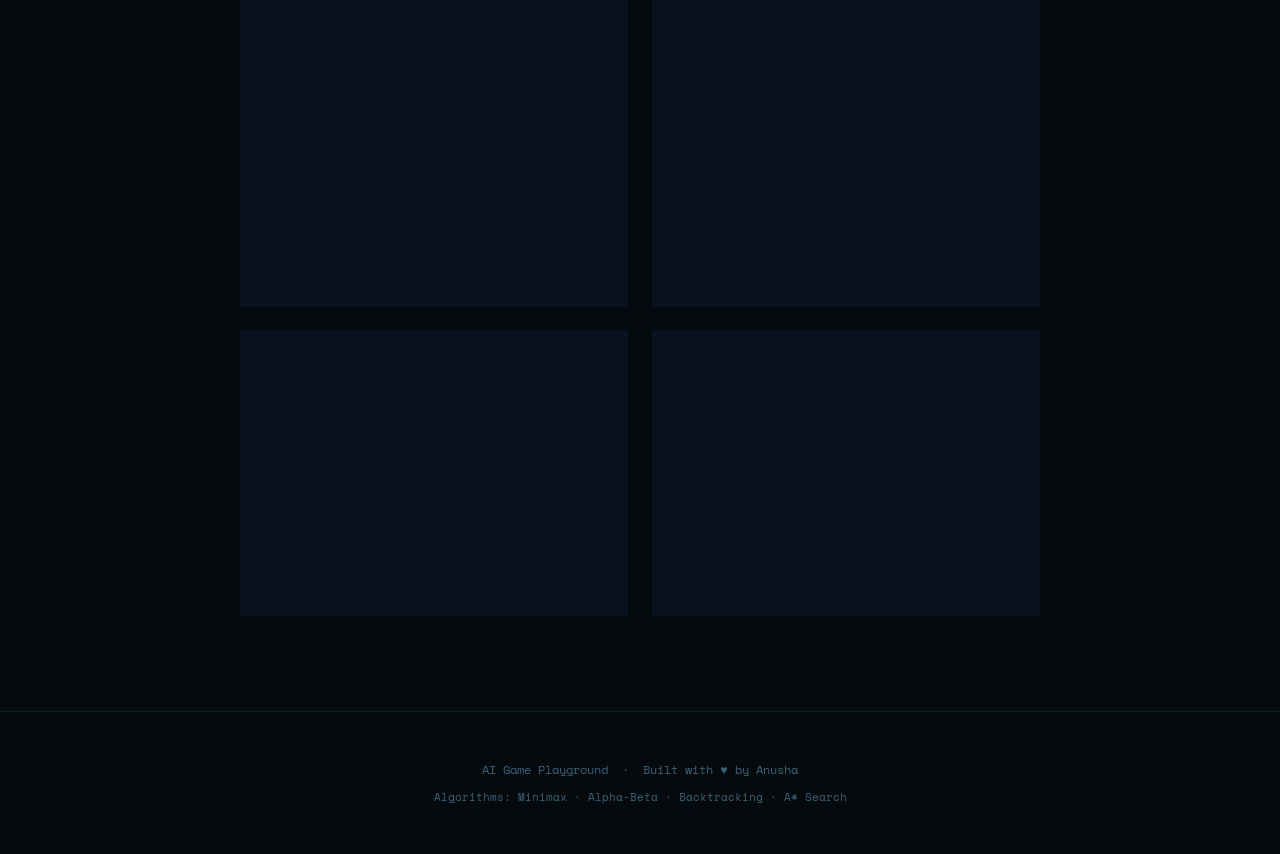
==== commit 01b90340: "Final Changes" ====
--- a/index.html
+++ b/index.html
@@ -4,7 +4,7 @@
 <head>
   <meta charset="UTF-8">
   <meta name="viewport" content="width=device-width, initial-scale=1.0">
-  <title>AI Game Playground — Interactive Algorithm Lab</title>
+  <title>AI Game Playground</title>
   <link rel="stylesheet" href="css/style.css">
   <link rel="stylesheet" href="css/animations.css">
 </head>
@@ -91,7 +91,7 @@
               style="font-family: var(--font-display); font-size: 1.4rem; font-weight: 800; letter-spacing: -0.01em; color: var(--text-primary);">
               AI Game Playground</h2>
             <p style="font-size: 0.8rem; color: var(--text-muted); margin-top: 2px;">Interactive Artificial Intelligence
-              Algorithm Lab</p>
+              Algorithm Playground</p>
           </div>
         </div>
         <p style="font-size: 0.88rem; color: var(--text-secondary); line-height: 1.9; margin-bottom: 1rem;">
@@ -210,4 +210,4 @@
   <script src="js/main.js"></script>
 </body>
 
-</html>
+</html>
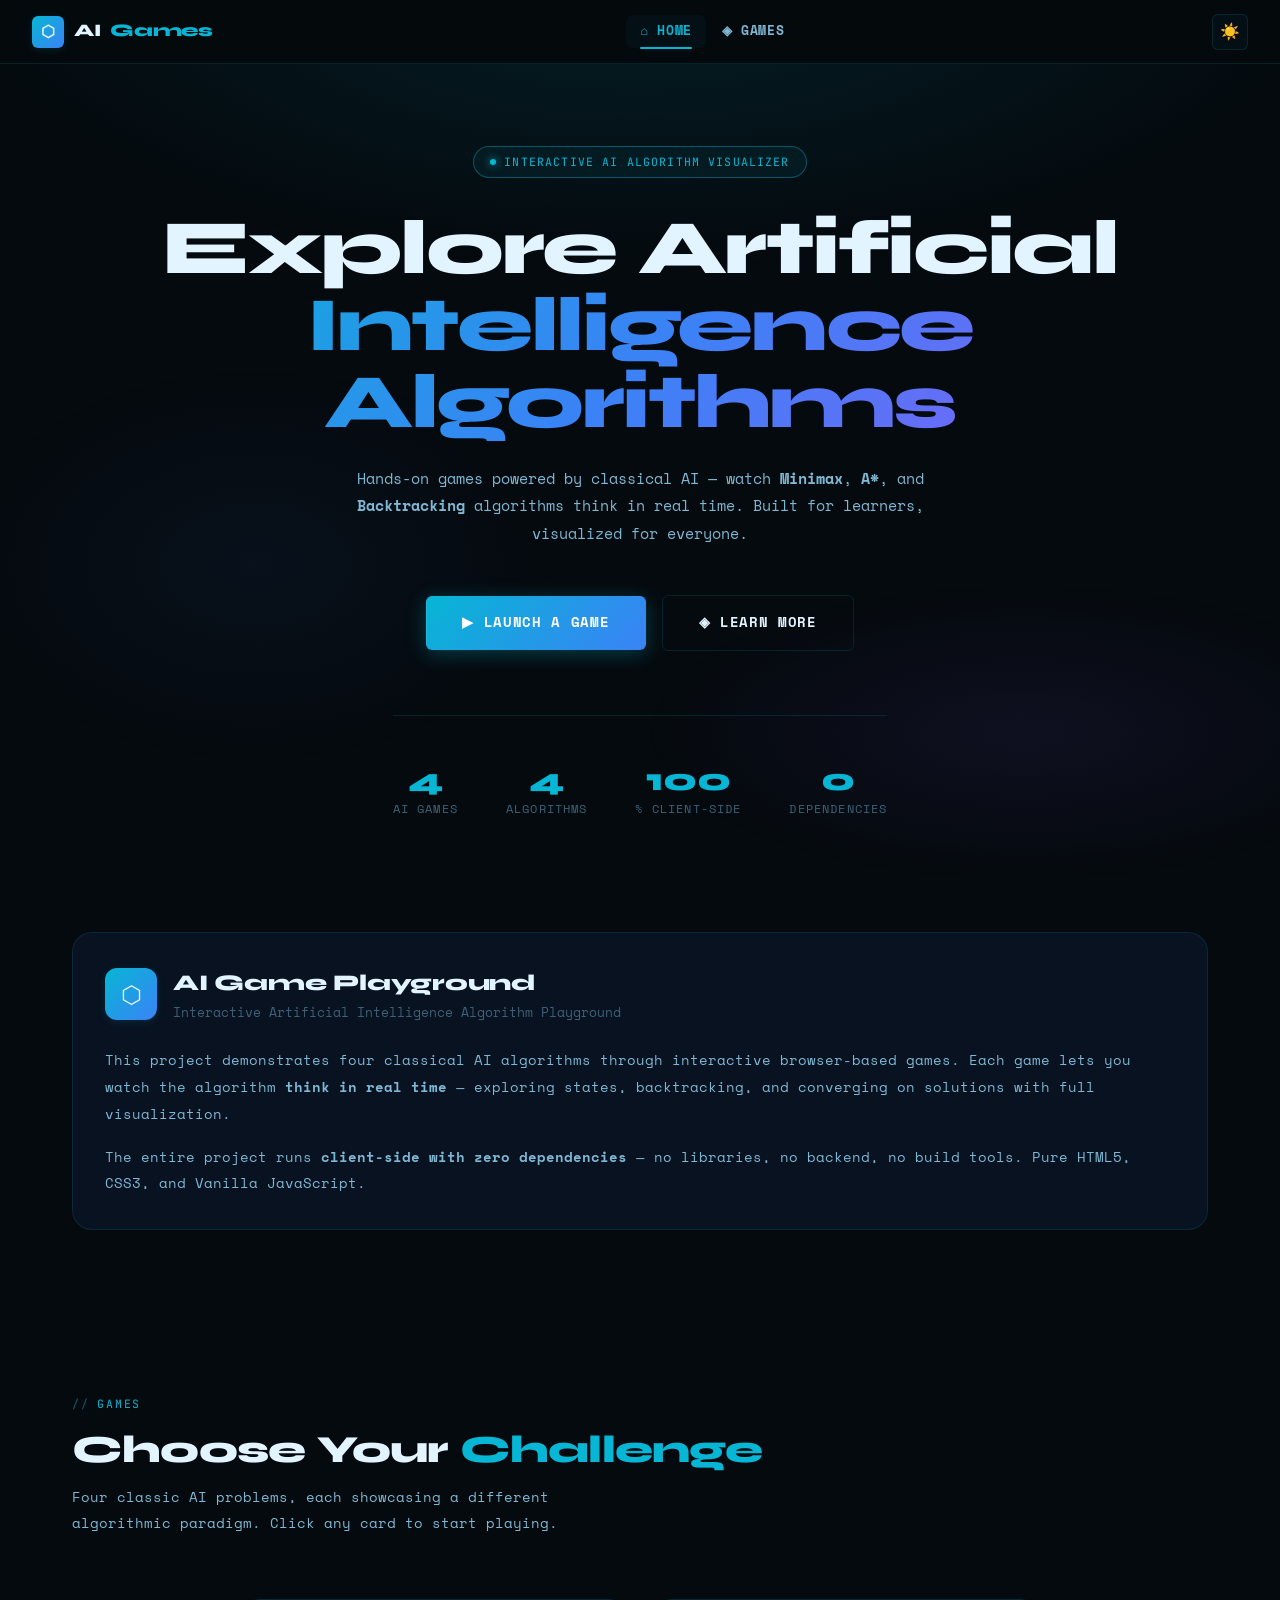
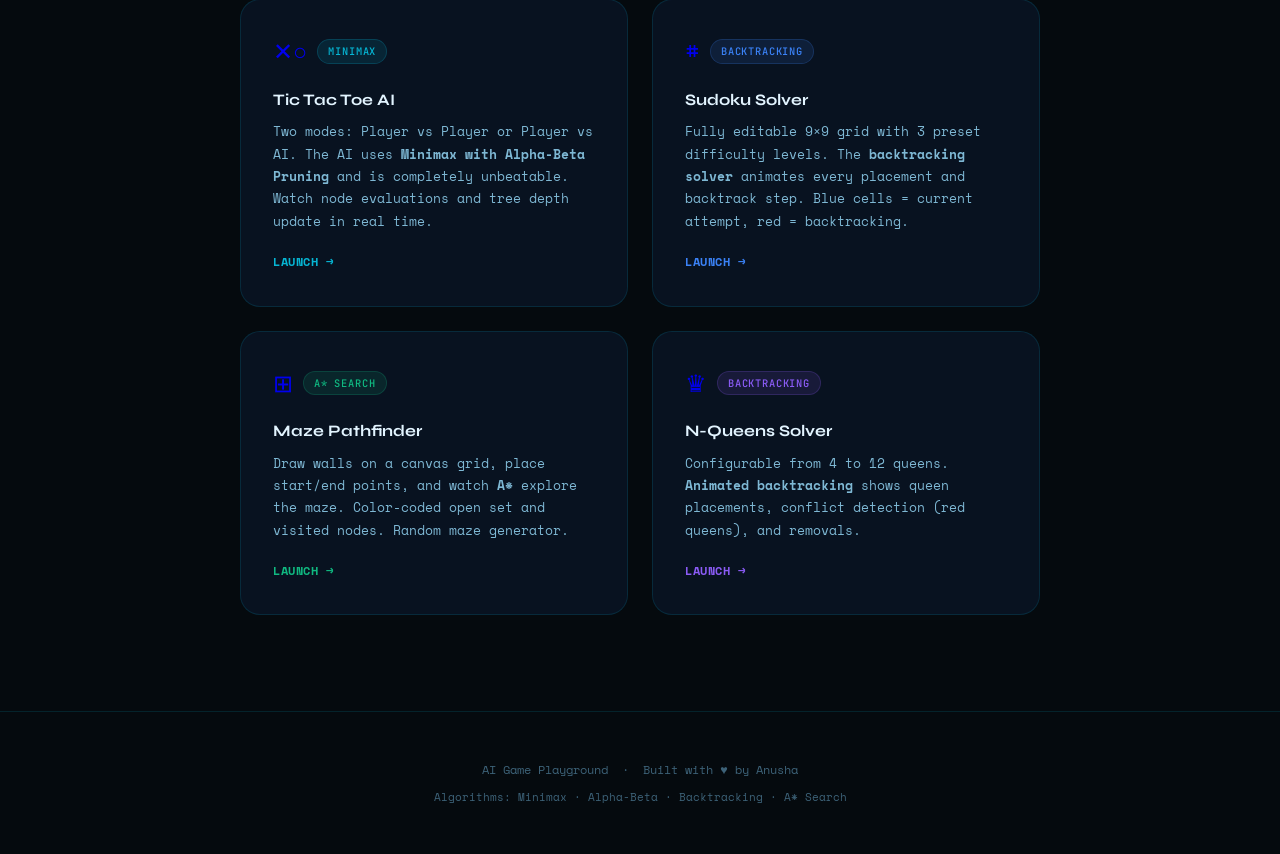
==== commit 7ce098c8: "Conclude merge and resolve conflict" ====
--- a/index.html
+++ b/index.html
@@ -210,4 +210,4 @@
   <script src="js/main.js"></script>
 </body>
 
-</html>+</html>
